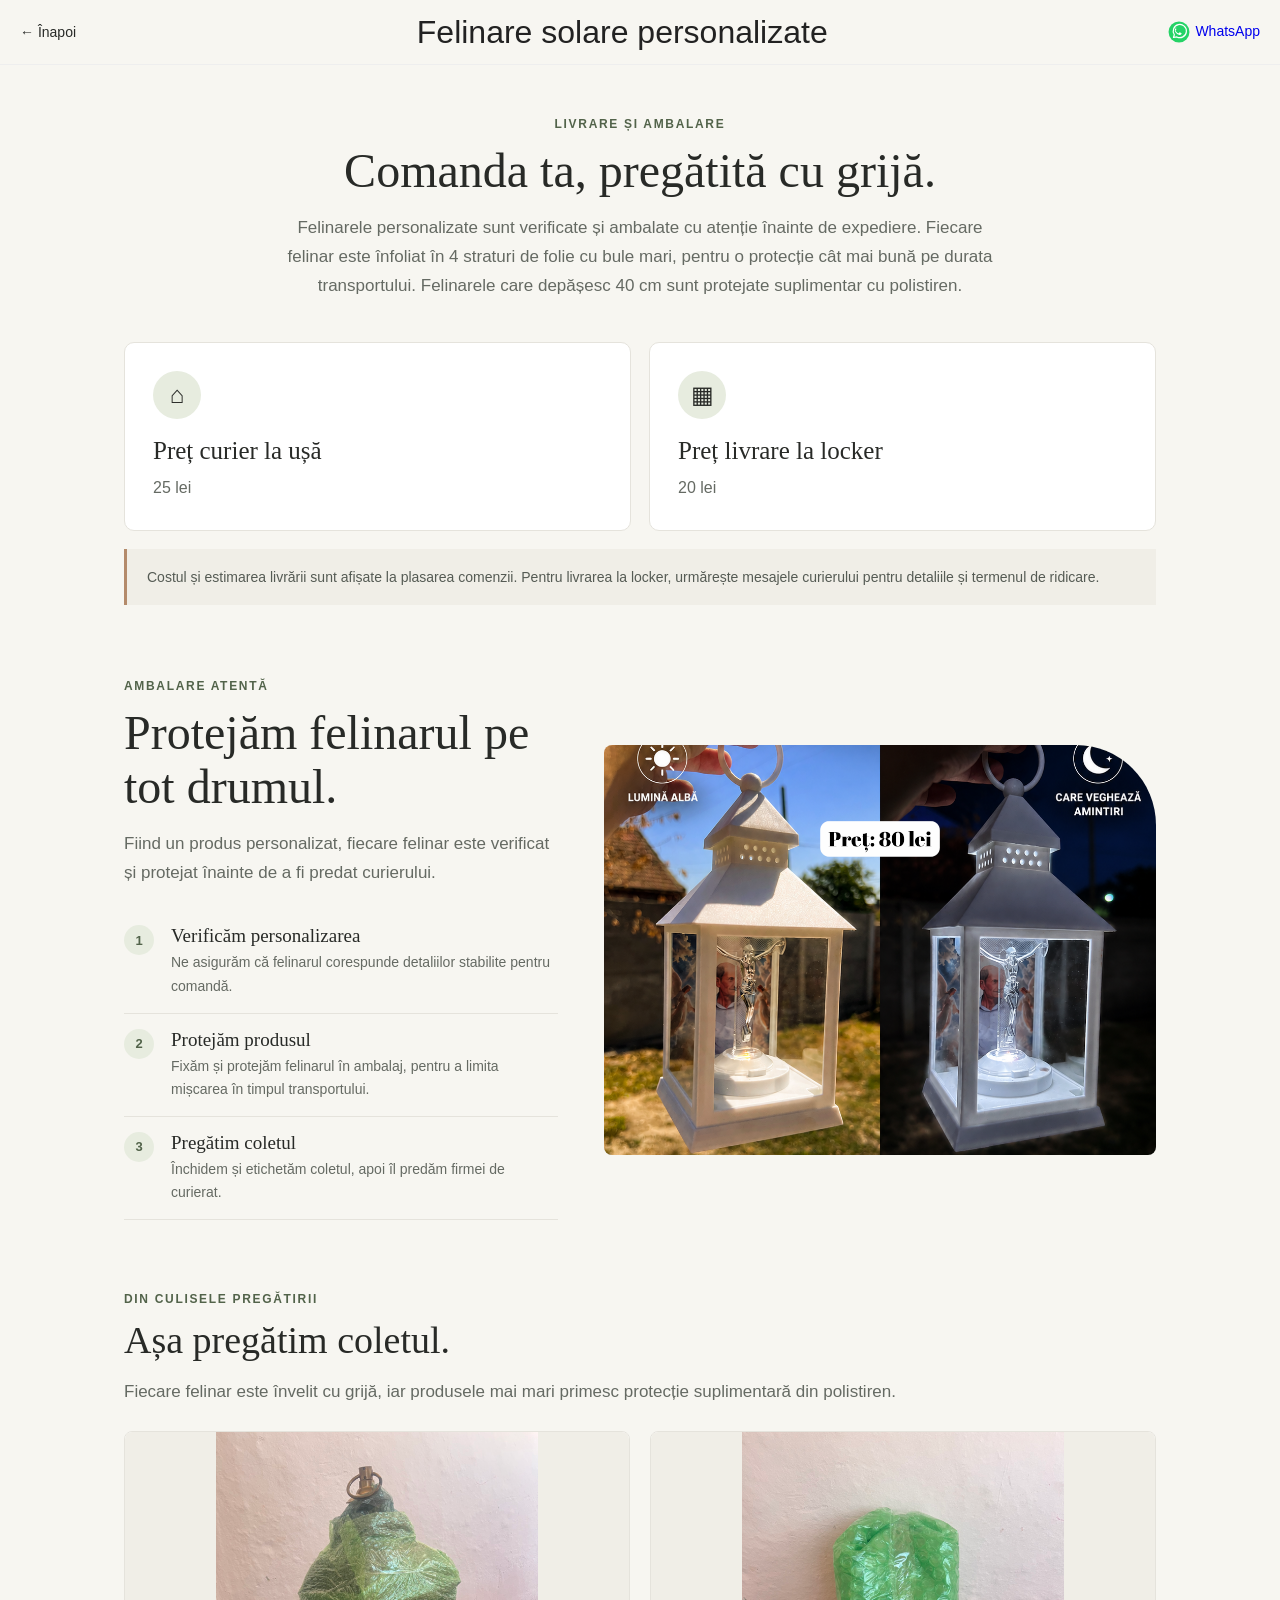
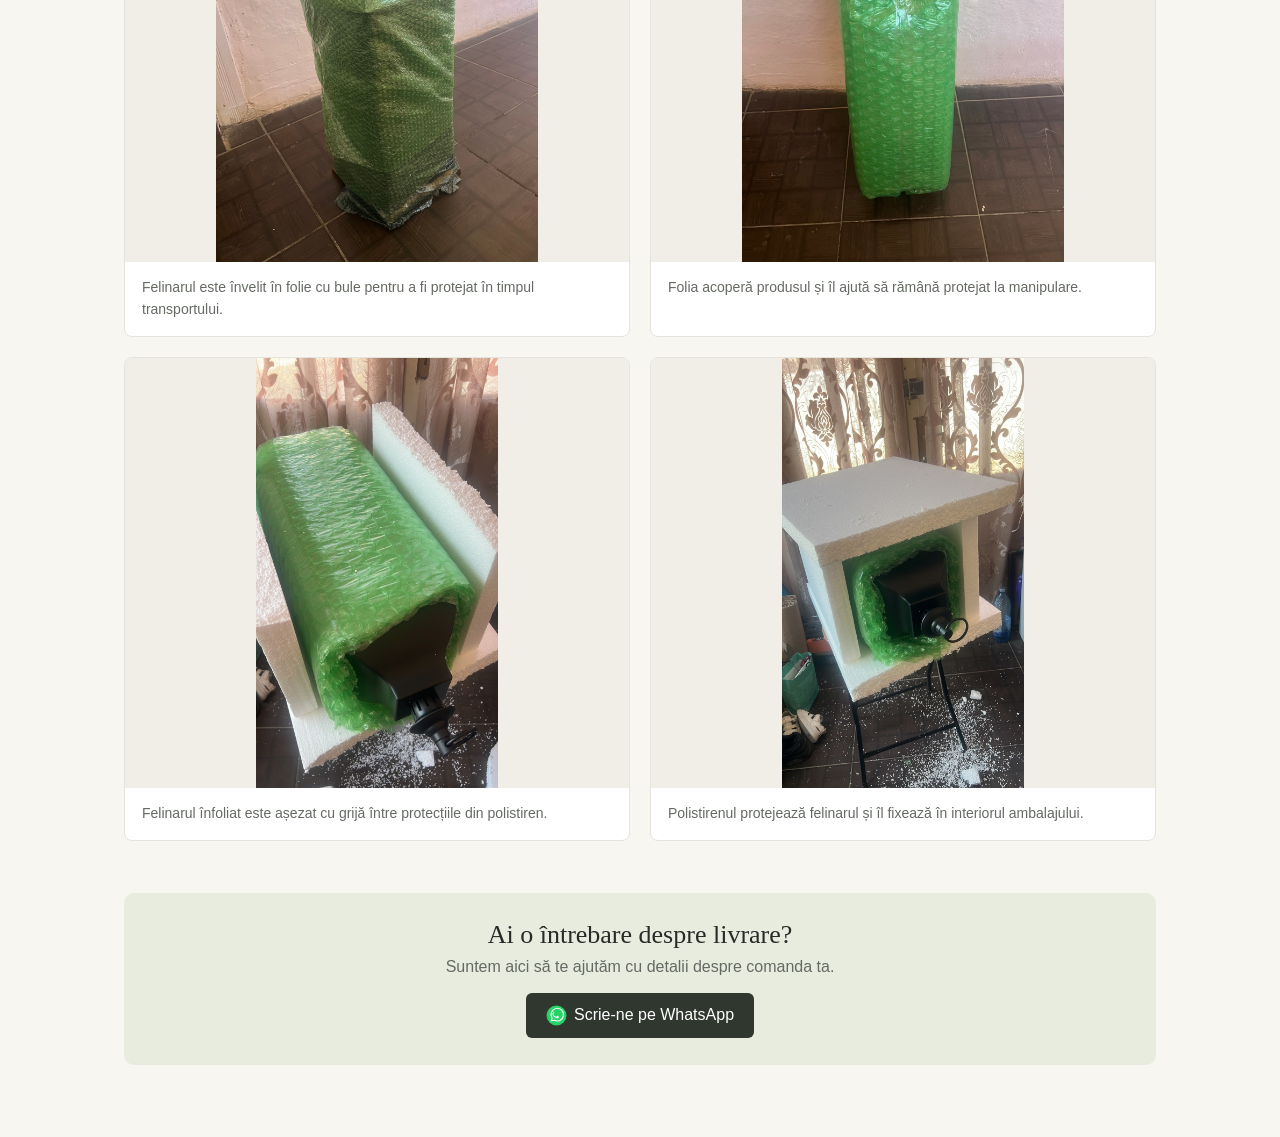
==== detalii-transport.html @ f3a12298 "add delivery page" ====
<!DOCTYPE html>
<html lang="ro">
<head>
    <meta charset="UTF-8">
    <meta name="viewport" content="width=device-width, initial-scale=1.0">
    <meta name="description" content="Detalii despre livrarea și ambalarea felinarelor personalizate.">
    <title>Detalii transport | Felinare solare personalizate</title>
    <link rel="stylesheet" href="style.css">
    <style>
        :root { --green:#52634a; --cream:#f7f6f1; --line:#e5e3dc; --text:#282a27; --muted:#656a63; }
        body { color:var(--text); background:var(--cream); }
        .transport-main { max-width:1080px; margin:auto; padding:52px 24px 72px; }
        .intro { max-width:720px; margin:0 auto 42px; text-align:center; }
        .kicker { color:var(--green); text-transform:uppercase; letter-spacing:.14em; font-size:12px; font-weight:700; }
        .intro h2,.section-title { font:500 clamp(32px,5vw,48px)/1.12 Georgia,serif; margin:13px 0 16px; }
        .intro p,.section-lead { color:var(--muted); font-size:17px; line-height:1.7; }
        .shipping-options { display:grid; grid-template-columns:1fr 1fr; gap:18px; }
        .shipping-card { background:#fff; border:1px solid var(--line); border-radius:10px; padding:28px; }
        .shipping-icon { width:48px;height:48px;border-radius:50%;display:grid;place-items:center;background:#e7ecdf;font-size:24px;margin-bottom:18px; }
        .shipping-card h3,.step h3 { font:500 25px Georgia,serif; margin:0 0 10px; }
        .shipping-card p,.step p { color:var(--muted);line-height:1.65;margin:0; }
        .small-note { margin-top:18px; padding:17px 20px; border-left:3px solid #b48b6b; background:#f0eee7; color:#555b54; line-height:1.6; font-size:14px; }
        .packing { margin-top:74px; display:grid;grid-template-columns:.88fr 1.12fr;gap:46px;align-items:center; }
        .packing-photo img { width:100%;height:410px;object-fit:cover;border-radius:8px 80px 8px 8px;display:block; }
        .steps { list-style:none;padding:0;margin:23px 0 0; }
        .step { display:grid;grid-template-columns:34px 1fr;gap:13px;padding:15px 0;border-bottom:1px solid var(--line); }
        .step-number { width:30px;height:30px;border-radius:50%;background:#e7ecdf;color:var(--green);display:grid;place-items:center;font-weight:700;font-size:13px; }
        .step h3 { font-size:19px;margin-bottom:4px; }
        .step p { font-size:14px; }
        .photo-section { margin-top:72px; }
        .photo-section .section-title { font-size:38px; }
        .photo-grid { display:grid;grid-template-columns:repeat(2,minmax(0,1fr));gap:20px;margin-top:25px; }
        .photo-card { margin:0;overflow:hidden;border-radius:8px;background:#fff;border:1px solid var(--line); }
        .photo-card img { display:block;width:100%;height:430px;object-fit:contain;background:#f0eee7; }
        .photo-card figcaption { padding:15px 17px;color:var(--muted);font-size:14px;line-height:1.55; }
        .contact-box { margin-top:52px;padding:27px;border-radius:10px;background:#e7ecdf;text-align:center; }
        .contact-box p { color:var(--muted);margin:8px 0 17px; }
        .contact-box a { display:inline-block;background:#30372f;color:#fff;text-decoration:none;border-radius:6px;padding:12px 20px; }
        @media(max-width:700px){.transport-main{padding:38px 18px 55px}.shipping-options,.packing,.photo-grid{grid-template-columns:1fr}.packing{gap:26px;margin-top:55px}.packing-photo{order:-1}.packing-photo img{height:310px}.photo-card img{height:390px}.intro{margin-bottom:30px}}
    </style>
</head>
<body>
    <header class="header">
        <a href="index.html" aria-label="Înapoi la pagina principală" style="color:inherit;text-decoration:none;font-size:14px">← Înapoi</a>
        <div class="site-title"><h1>Felinare solare personalizate</h1></div>
        <a href="https://wa.me/40768460040" aria-label="Contact WhatsApp" style="text-decoration:none;font-size:14px"><svg viewBox="0 0 40 40" width="22" height="22" aria-hidden="true" style="vertical-align:middle;margin-right:5px"><circle cx="20" cy="20" r="19" fill="#25D366"/><path d="M10 30l1.5-5A12 12 0 1 1 16 29l-6 1z" fill="none" stroke="#fff" stroke-width="2.2" stroke-linejoin="round"/><path d="M15 13c-.7 0-1.3.5-1.7 1.1-.5.7-.9 1.6-.9 2.6 0 1.3.8 2.8 1 3.1.3.4 2.1 3.4 5.2 4.8 2.5 1.1 3.1.9 3.7.8.6-.1 1.9-.8 2.2-1.6.3-.8.3-1.4.2-1.6-.1-.2-.4-.3-.8-.5l-2.4-1.1c-.3-.1-.6-.2-.8.2-.2.4-.9 1.1-1.1 1.3-.2.2-.4.3-.8.1-.4-.2-1.6-.6-3-1.8-1.1-1-1.8-2.2-2-2.6-.2-.4 0-.6.2-.8l.6-.7c.2-.2.3-.4.4-.6.1-.2 0-.5 0-.7l-1.1-2.6c-.3-.6-.6-.6-.9-.6H15z" fill="#fff"/></svg>WhatsApp</a>
    </header>
    <main class="transport-main">
        <section class="intro">
            <div class="kicker">Livrare și ambalare</div>
            <h2>Comanda ta, pregătită cu grijă.</h2>
            <p>Felinarele personalizate sunt verificate și ambalate cu atenție înainte de expediere. Fiecare felinar este înfoliat în 4 straturi de folie cu bule mari, pentru o protecție cât mai bună pe durata transportului. Felinarele care depășesc 40 cm sunt protejate suplimentar cu polistiren.</p>
        </section>
        <section aria-label="Opțiuni de livrare" class="shipping-options">
            <article class="shipping-card"><div class="shipping-icon" aria-hidden="true">⌂</div><h3>Preț curier la ușă</h3><p>25 lei</p></article>
            <article class="shipping-card"><div class="shipping-icon" aria-hidden="true">▦</div><h3>Preț livrare la locker</h3><p>20 lei</p></article>
        </section>
        <div class="small-note">Costul și estimarea livrării sunt afișate la plasarea comenzii. Pentru livrarea la locker, urmărește mesajele
             curierului pentru detaliile și termenul de ridicare.</div>

        <section class="packing" aria-labelledby="packing-title">
            <div><div class="kicker">Ambalare atentă</div><h2 class="section-title" id="packing-title">Protejăm felinarul pe tot drumul.</h2><p class="section-lead">Fiind un produs personalizat, fiecare felinar este verificat și protejat înainte de a fi predat curierului.</p>
                <ol class="steps">
                    <li class="step"><span class="step-number">1</span><div><h3>Verificăm personalizarea</h3><p>Ne asigurăm că felinarul corespunde detaliilor stabilite pentru comandă.</p></div></li>
                    <li class="step"><span class="step-number">2</span><div><h3>Protejăm produsul</h3><p>Fixăm și protejăm felinarul în ambalaj, pentru a limita mișcarea în timpul transportului.</p></div></li>
                    <li class="step"><span class="step-number">3</span><div><h3>Pregătim coletul</h3><p>Închidem și etichetăm coletul, apoi îl predăm firmei de curierat.</p></div></li>
                </ol>
            </div>
            <div class="packing-photo"><img src="FelinarPersonalizatCuCruceCuPozaSiTextIeftin..png" alt="Exemplu de felinar personalizat pregătit pentru ambalare"></div>
        </section>

        <section class="photo-section" aria-labelledby="photos-title">
            <div class="kicker">Din culisele pregătirii</div><h2 class="section-title" id="photos-title">Așa pregătim coletul.</h2>
            <p class="section-lead">Fiecare felinar este învelit cu grijă, iar produsele mai mari primesc protecție suplimentară din polistiren.</p>
            <div class="photo-grid">
                <figure class="photo-card"><img src="ambalare-folie-bule-1.jpg" alt="Felinar învelit în folie cu bule pentru protecție" loading="lazy" decoding="async"><figcaption>Felinarul este învelit în folie cu bule pentru a fi protejat în timpul transportului.</figcaption></figure>
                <figure class="photo-card"><img src="ambalare-folie-bule-2.jpg" alt="Folie cu bule înfășurată în jurul felinarului" loading="lazy" decoding="async"><figcaption>Folia acoperă produsul și îl ajută să rămână protejat la manipulare.</figcaption></figure>
                <figure class="photo-card"><img src="ambalare-polistiren-1.jpg" alt="Felinar învelit și așezat între protecții din polistiren" loading="lazy" decoding="async"><figcaption>Felinarul înfoliat este așezat cu grijă între protecțiile din polistiren.</figcaption></figure>
                <figure class="photo-card"><img src="ambalare-polistiren-2.jpg" alt="Felinar protejat de bucăți de polistiren înainte de expediere" loading="lazy" decoding="async"><figcaption>Polistirenul protejează felinarul și îl fixează în interiorul ambalajului.</figcaption></figure>
            </div>
        </section>
        <section class="contact-box"><h2 style="font:500 26px Georgia,serif;margin:0">Ai o întrebare despre livrare?</h2><p>Suntem aici să te ajutăm cu detalii despre comanda ta.</p><a href="https://wa.me/40768460040" target="_blank" rel="noopener"><svg viewBox="0 0 40 40" width="21" height="21" aria-hidden="true" style="vertical-align:middle;margin-right:7px"><circle cx="20" cy="20" r="19" fill="#25D366"/><path d="M10 30l1.5-5A12 12 0 1 1 16 29l-6 1z" fill="none" stroke="#fff" stroke-width="2.2" stroke-linejoin="round"/><path d="M15 13c-.7 0-1.3.5-1.7 1.1-.5.7-.9 1.6-.9 2.6 0 1.3.8 2.8 1 3.1.3.4 2.1 3.4 5.2 4.8 2.5 1.1 3.1.9 3.7.8.6-.1 1.9-.8 2.2-1.6.3-.8.3-1.4.2-1.6-.1-.2-.4-.3-.8-.5l-2.4-1.1c-.3-.1-.6-.2-.8.2-.2.4-.9 1.1-1.1 1.3-.2.2-.4.3-.8.1-.4-.2-1.6-.6-3-1.8-1.1-1-1.8-2.2-2-2.6-.2-.4 0-.6.2-.8l.6-.7c.2-.2.3-.4.4-.6.1-.2 0-.5 0-.7l-1.1-2.6c-.3-.6-.6-.6-.9-.6H15z" fill="#fff"/></svg>Scrie-ne pe WhatsApp</a></section>
    </main>
</body>
</html>
---- style.css ----
* {
    box-sizing: border-box;
    margin: 0;
    padding: 0;
}

body {
    font-family: Arial, sans-serif;
    background: #ffffff;
}

/* =========================
   BARA DE SUS
   ========================= */

.header {
    width: 100%;
    height: 65px;
    display: flex;
    align-items: center;
    justify-content: space-between;
    padding: 0 20px;
    border-bottom: 1px solid #eeeeee;
}

.site-title h1 {
    font-size: 32px;
    font-weight: 500;
    text-align: center;
    color: #222;
    margin: 0;
}

.dropdown-menu {
    display: none;
    position: absolute;
    top: 60px;
    left: 10px;
    width: 220px;
    background: white;
    border-radius: 10px;
    box-shadow: 0 5px 20px rgba(0,0,0,0.2);
    z-index: 9999;
}

.dropdown-menu.show {
    display: block;
}

.dropdown-menu a {
    display: block;
    padding: 15px;
    color: #333;
    text-decoration: none;
    border-bottom: 1px solid #eee;
}

/* MENIU */
.menu {
    width: 30px;
    height: 24px;
    display: flex;
    flex-direction: column;
    justify-content: space-between;
    cursor: pointer;
}

.menu span {
    width: 100%;
    height: 2px;
    background: #222;
    border-radius: 2px;
}

/* COS */
.cart {
    font-size: 25px;
}


/* =========================
   GALERIA CU POZE
   ========================= */

.hero {
    width: 100%;
    height: 380px;
    padding: 10px;
    background: #ffffff;
}

.hero-gallery {
    width: 100%;
    height: 100%;
    max-width: 900px;
    margin: 0 auto;

    display: grid;

    /* 2 coloane */
    grid-template-columns: repeat(2, 1fr);

    /* 3 randuri */
    grid-template-rows: repeat(3, 1fr);

    gap: 10px;
}

.hero-gallery img {
    width: 100%;
    height: 100%;
    object-fit: cover;
    border-radius: 8px;
    display: block;
}


/* =========================
   PRIMELE 2 POZE
   ========================= */

.hero-gallery img:nth-child(1) {
    grid-column: 1;
    grid-row: 1;
}

.hero-gallery img:nth-child(2) {
    grid-column: 2;
    grid-row: 1;
}


/* =========================
   URMATOARELE 2 POZE
   ========================= */

.hero-gallery img:nth-child(3) {
    grid-column: 1;
    grid-row: 2;
}

.hero-gallery img:nth-child(4) {
    grid-column: 2;
    grid-row: 2;
}


/* =========================
   ULTIMA POZA
   ========================= */

.hero-gallery img:nth-child(5) {
    grid-column: 1 / 3;
    grid-row: 3;
}


/* =========================
   TELEFON
   ========================= */

@media (max-width: 600px) {

    .site-title h1 {
        font-size: 18px;
    }   

    .hero {
        height: 320px;
        padding: 10px;
    }

    .hero-gallery {
        width: 100%;
        height: 100%;

        display: grid;

        grid-template-columns: repeat(2, 1fr);
        grid-template-rows: repeat(3, 1fr);

        gap: 6px;
    }

    .hero-gallery img {
        width: 100%;
        height: 100%;
        object-fit: cover;
        border-radius: 5px;
        display: block;
    }

}


/* =========================
   CONTINUT
   ========================= */

.content {
    padding: 30px 20px;
    text-align: center;
}

.content p {
    font-size: 16px;
    line-height: 1.5;
    color: #555;
}


/* =========================
   BUTON
   ========================= */

.button {
    display: inline-block;
    margin-top: 25px;
    padding: 14px 30px;
    background: #222;
    color: #ffffff;
    text-decoration: none;
    border-radius: 8px;
}
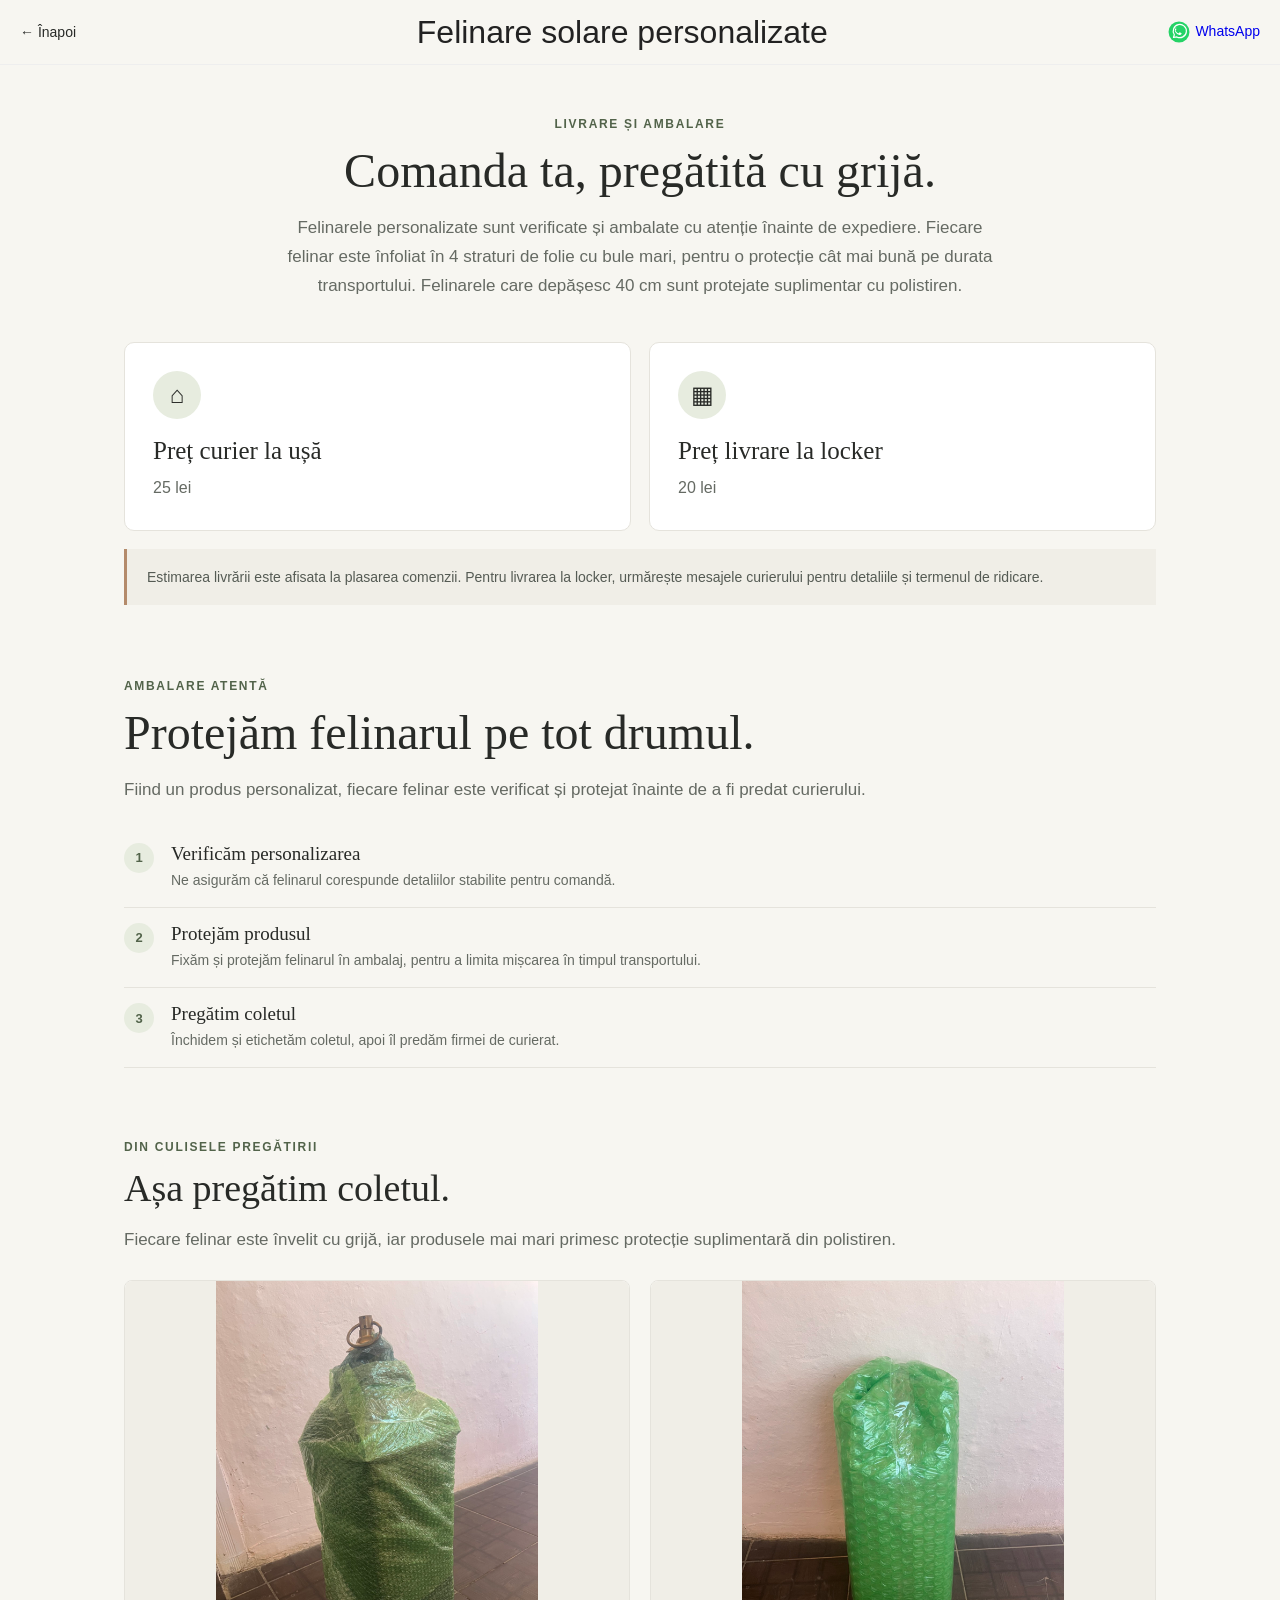
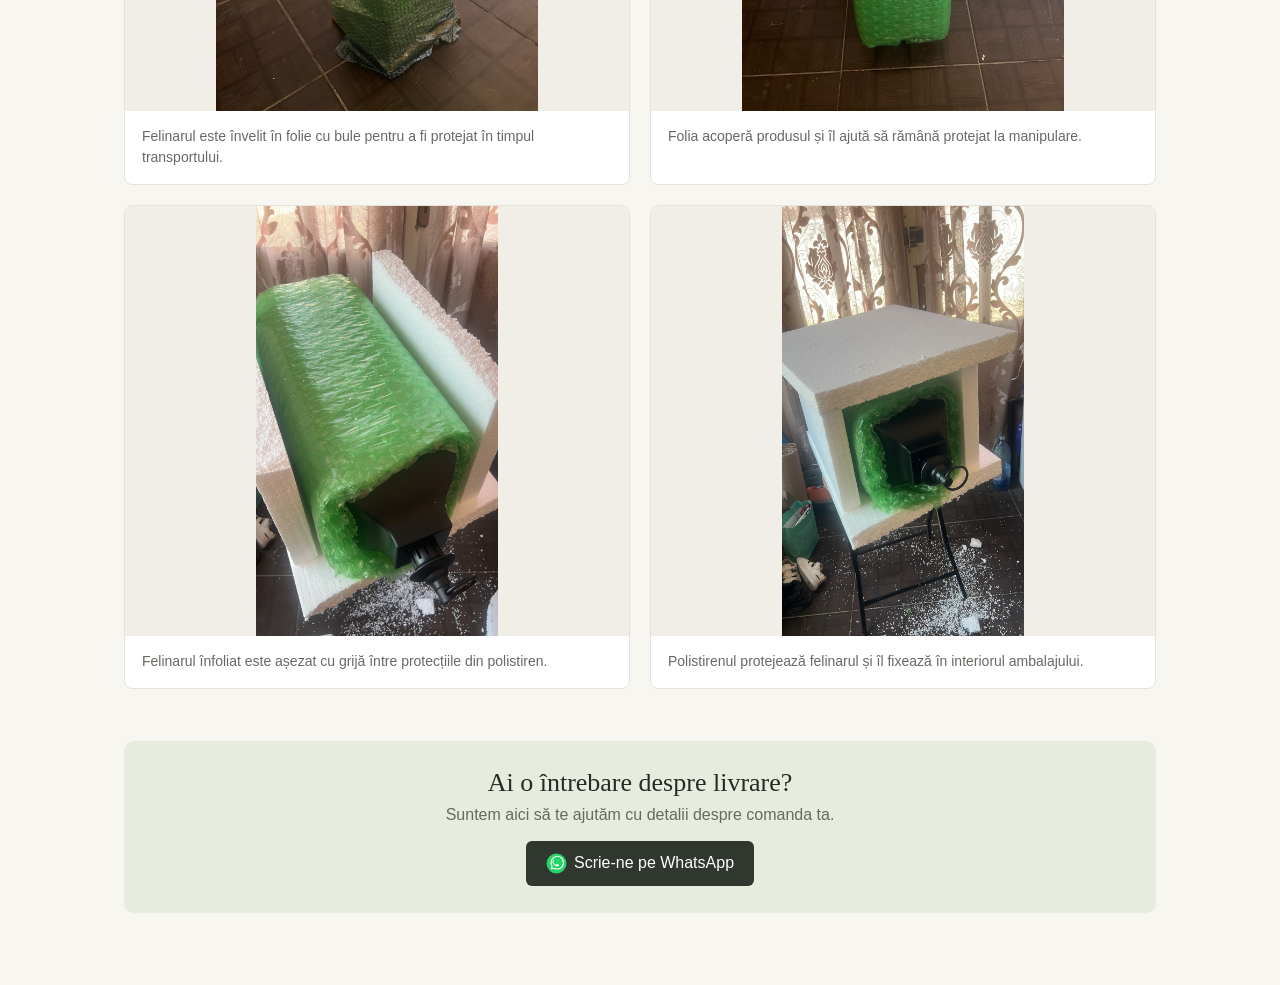
==== commit cabba799: "livrare" ====
--- a/detalii-transport.html
+++ b/detalii-transport.html
@@ -20,8 +20,7 @@
         .shipping-card h3,.step h3 { font:500 25px Georgia,serif; margin:0 0 10px; }
         .shipping-card p,.step p { color:var(--muted);line-height:1.65;margin:0; }
         .small-note { margin-top:18px; padding:17px 20px; border-left:3px solid #b48b6b; background:#f0eee7; color:#555b54; line-height:1.6; font-size:14px; }
-        .packing { margin-top:74px; display:grid;grid-template-columns:.88fr 1.12fr;gap:46px;align-items:center; }
-        .packing-photo img { width:100%;height:410px;object-fit:cover;border-radius:8px 80px 8px 8px;display:block; }
+        .packing { margin-top:74px; }
         .steps { list-style:none;padding:0;margin:23px 0 0; }
         .step { display:grid;grid-template-columns:34px 1fr;gap:13px;padding:15px 0;border-bottom:1px solid var(--line); }
         .step-number { width:30px;height:30px;border-radius:50%;background:#e7ecdf;color:var(--green);display:grid;place-items:center;font-weight:700;font-size:13px; }
@@ -36,7 +35,7 @@
         .contact-box { margin-top:52px;padding:27px;border-radius:10px;background:#e7ecdf;text-align:center; }
         .contact-box p { color:var(--muted);margin:8px 0 17px; }
         .contact-box a { display:inline-block;background:#30372f;color:#fff;text-decoration:none;border-radius:6px;padding:12px 20px; }
-        @media(max-width:700px){.transport-main{padding:38px 18px 55px}.shipping-options,.packing,.photo-grid{grid-template-columns:1fr}.packing{gap:26px;margin-top:55px}.packing-photo{order:-1}.packing-photo img{height:310px}.photo-card img{height:390px}.intro{margin-bottom:30px}}
+        @media(max-width:700px){.transport-main{padding:38px 18px 55px}.shipping-options,.photo-grid{grid-template-columns:1fr}.packing{margin-top:55px}.photo-card img{height:390px}.intro{margin-bottom:30px}}
     </style>
 </head>
 <body>
@@ -55,7 +54,7 @@
             <article class="shipping-card"><div class="shipping-icon" aria-hidden="true">⌂</div><h3>Preț curier la ușă</h3><p>25 lei</p></article>
             <article class="shipping-card"><div class="shipping-icon" aria-hidden="true">▦</div><h3>Preț livrare la locker</h3><p>20 lei</p></article>
         </section>
-        <div class="small-note">Costul și estimarea livrării sunt afișate la plasarea comenzii. Pentru livrarea la locker, urmărește mesajele
+        <div class="small-note">Estimarea livrării este afisata la plasarea comenzii. Pentru livrarea la locker, urmărește mesajele
              curierului pentru detaliile și termenul de ridicare.</div>
 
         <section class="packing" aria-labelledby="packing-title">
@@ -66,7 +65,6 @@
                     <li class="step"><span class="step-number">3</span><div><h3>Pregătim coletul</h3><p>Închidem și etichetăm coletul, apoi îl predăm firmei de curierat.</p></div></li>
                 </ol>
             </div>
-            <div class="packing-photo"><img src="FelinarPersonalizatCuCruceCuPozaSiTextIeftin..png" alt="Exemplu de felinar personalizat pregătit pentru ambalare"></div>
         </section>
 
         <section class="photo-section" aria-labelledby="photos-title">
